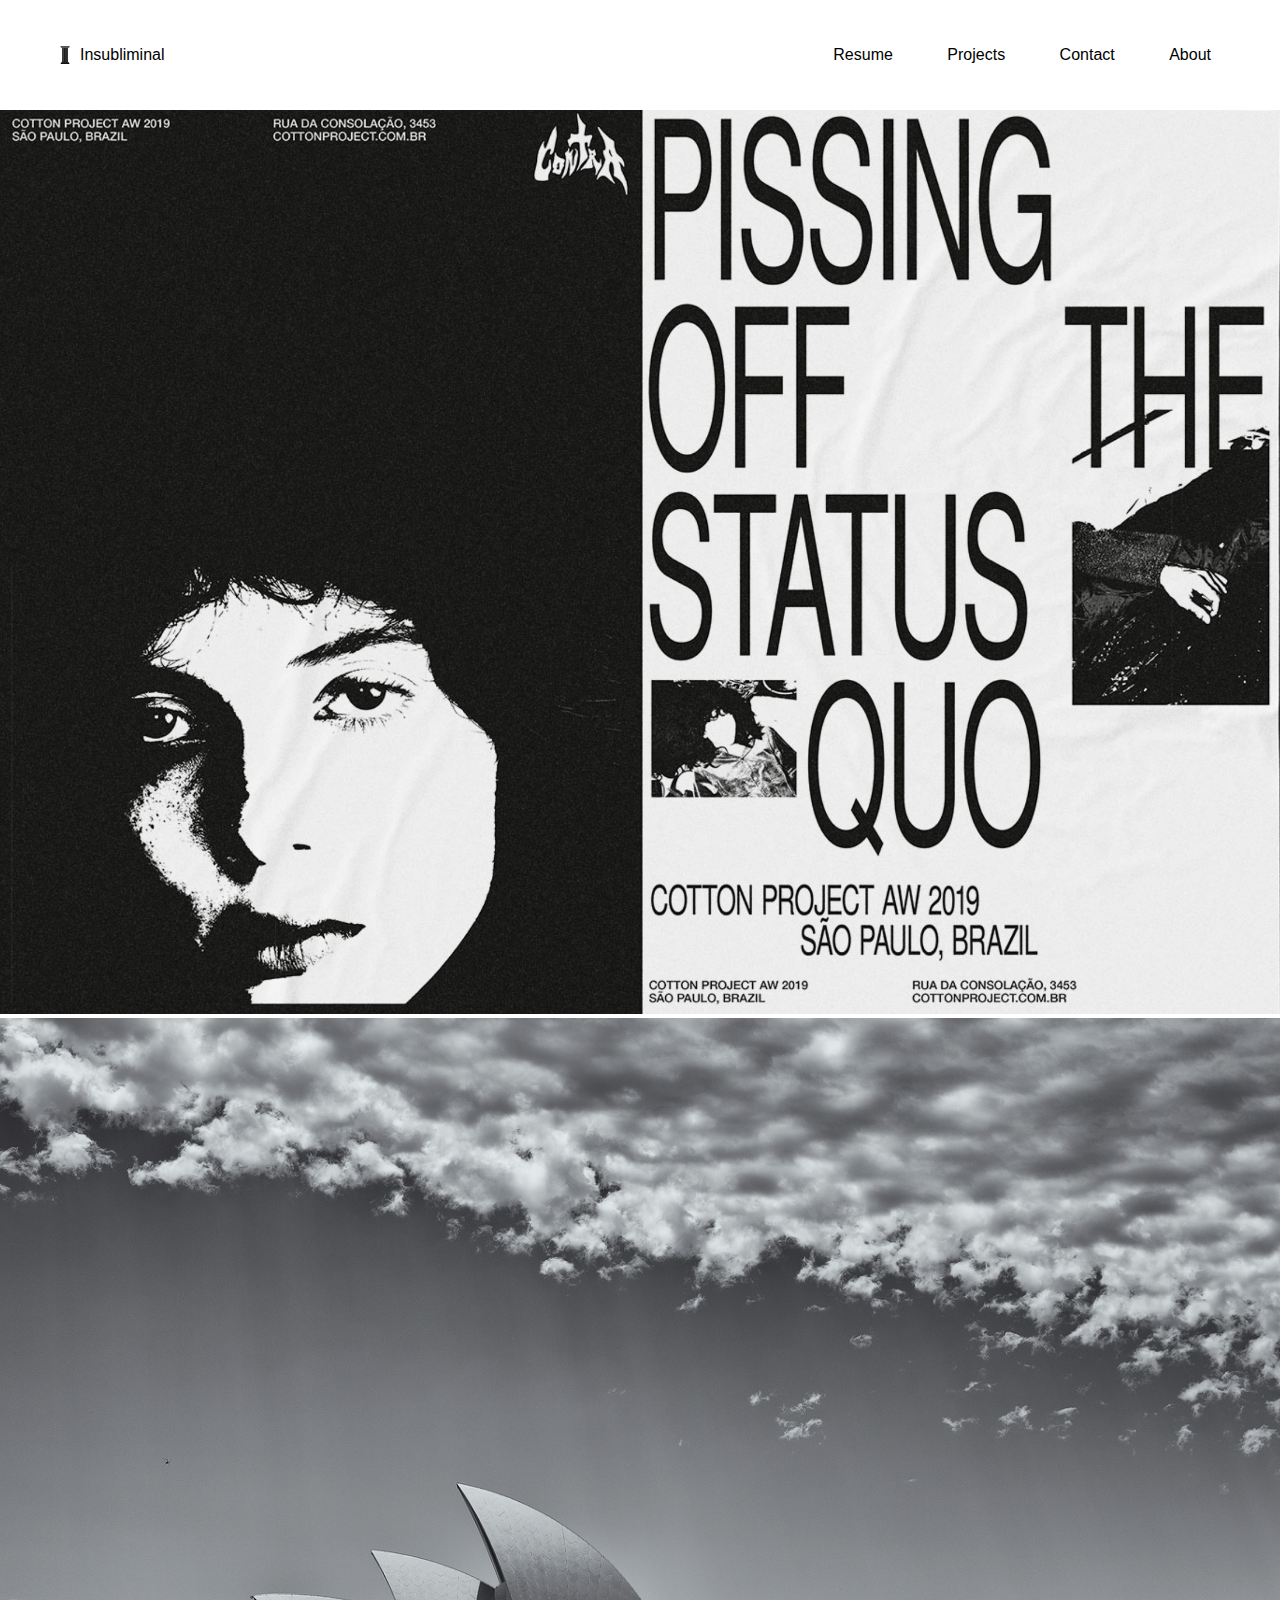
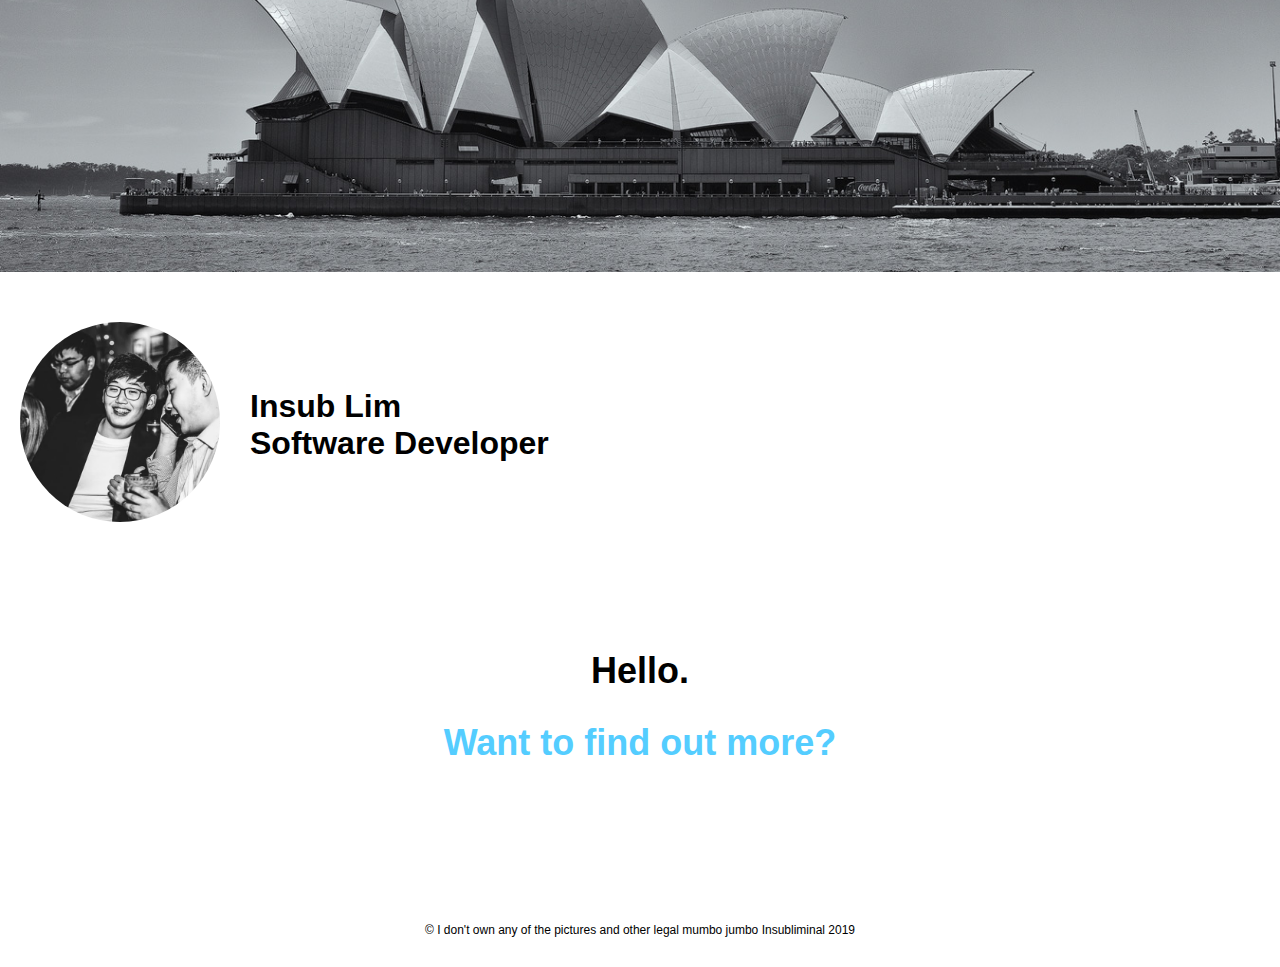
==== index.html @ d51ca9a3 "Removed home nav item and put home linked to the logo. Stopped using gif on home page" ====
<!DOCTYPE html>
<html>
  <head>
    <title>Home</title>
    <meta charset="utf-8" />
    <meta http-equiv="Content-type" content="text/html; charset=utf-8 />
    <meta name="viewport" content="width=device-width" , initial-scale="1" />
    <link rel="icon" href="https://insubliminal.github.io/favicon.ico?v=2" />
    <link rel="stylesheet" href="styles.css" />
  </head>

  <body>
    <a name="top" />

    <div class="navBar">
      <a href="index.html"
          ><img src="images/pillar.jpg" width="10px" height="18px"
        /></a>
        <p><a id="logo" href="index.html">Insubliminal</a></p>

        <ul>
          <li><a href="resume.html">Resume</a></li>
          <li><a href="projects.html">Projects</a></li>
          <li><a href="#">Contact</a></li>
          <li><a href="#">About</a></li>
        </ul>
      </div>
    </div>

    <img src="images/homepageimage.png" width="100%" />
    <img src="images/homepage2.jpg" width="100%" />

    <div class="contentDiv">
      <br />
      <br />
      <img class="headerImg" src="images/Me2.jpg" />

      <h1 class="headerH1">
        Insub Lim <br />
        Software Developer
      </h1>
    </div>

    <div class="heading-div">
      <h1>
        <br />
        Hello.
        <br />
        <a id="wantToFindOutMore" href="resume.html">Want to find out more?</a>
      </h1>
    </div>
  </body>

  <footer>
    &copy; I don't own any of the pictures and other legal mumbo jumbo
    Insubliminal 2019
  </footer>
</html>
---- styles.css ----
body {
  font-family: "Helvetica Neue", Helvetica, Arial, sans-serif;
  font-size: 16px;
  margin: 0px;
  padding: 0px;
}

#nav-container {
  margin: 0px auto;
  height: 90px;
  position: relative;
}

.navBar {
  background-color: transparent;
  width: 95%;
  height: 70px;
  min-width: 690px;
  min-height: 30px;
  text-align: right;
  padding: 20px 20px;
}

.navBar img {
  top: 46px;
  left: 60px;
  z-index: 999;
  position: absolute;
}

.navBar ul {
  padding: 0px;
  margin: 0px;
  display: inline-block;
  vertical-align: top;
}

.navBar li {
  list-style-type: none;
  padding: 0px;
  display: inline;
}

.navBar li a {
  color: black;
  font-size: 16px;
  text-decoration: none;
  line-height: 70px;
  padding: 20px 25px;
}

.navBar p {
  text-align: left;
  position: absolute;
  left: 80px;
  top: 30px;
  font-size: 16px;
}

.contentDiv {
  padding: 10px 20px;
}

.headerImg {
  float: left;
  width: 200px;
  height: 200px;
  border-radius: 50%;
  margin-right: 20px;
  top: 150px;
}

.headerH1 {
  position: relative;
  top: 45px;
  left: 10px;
}

.writeoverImage {
  position: absolute;
  z-index: 1;
}

.centerGif {
  display: block;
  margin: 0 auto;
  padding: 190px;
}

.heading-div {
  display: block;
  padding: 90px 50px;
  text-align: center;
  font-size: 18px;
  line-height: 2;
}

#projects-div {
  background-color: #fe5701;
}

#resume-div {
  background-color: #54cdff;
}

.clear {
  clear: both;
}

#logo {
  text-decoration: none;
  color: black;
}

#wantToFindOutMore {
  color: #54cdff;
  text-decoration: none;
}

footer {
  display: block;
  margin: 0 auto;
  padding: 30px;
  text-align: center;
  font-size: 12px;
}
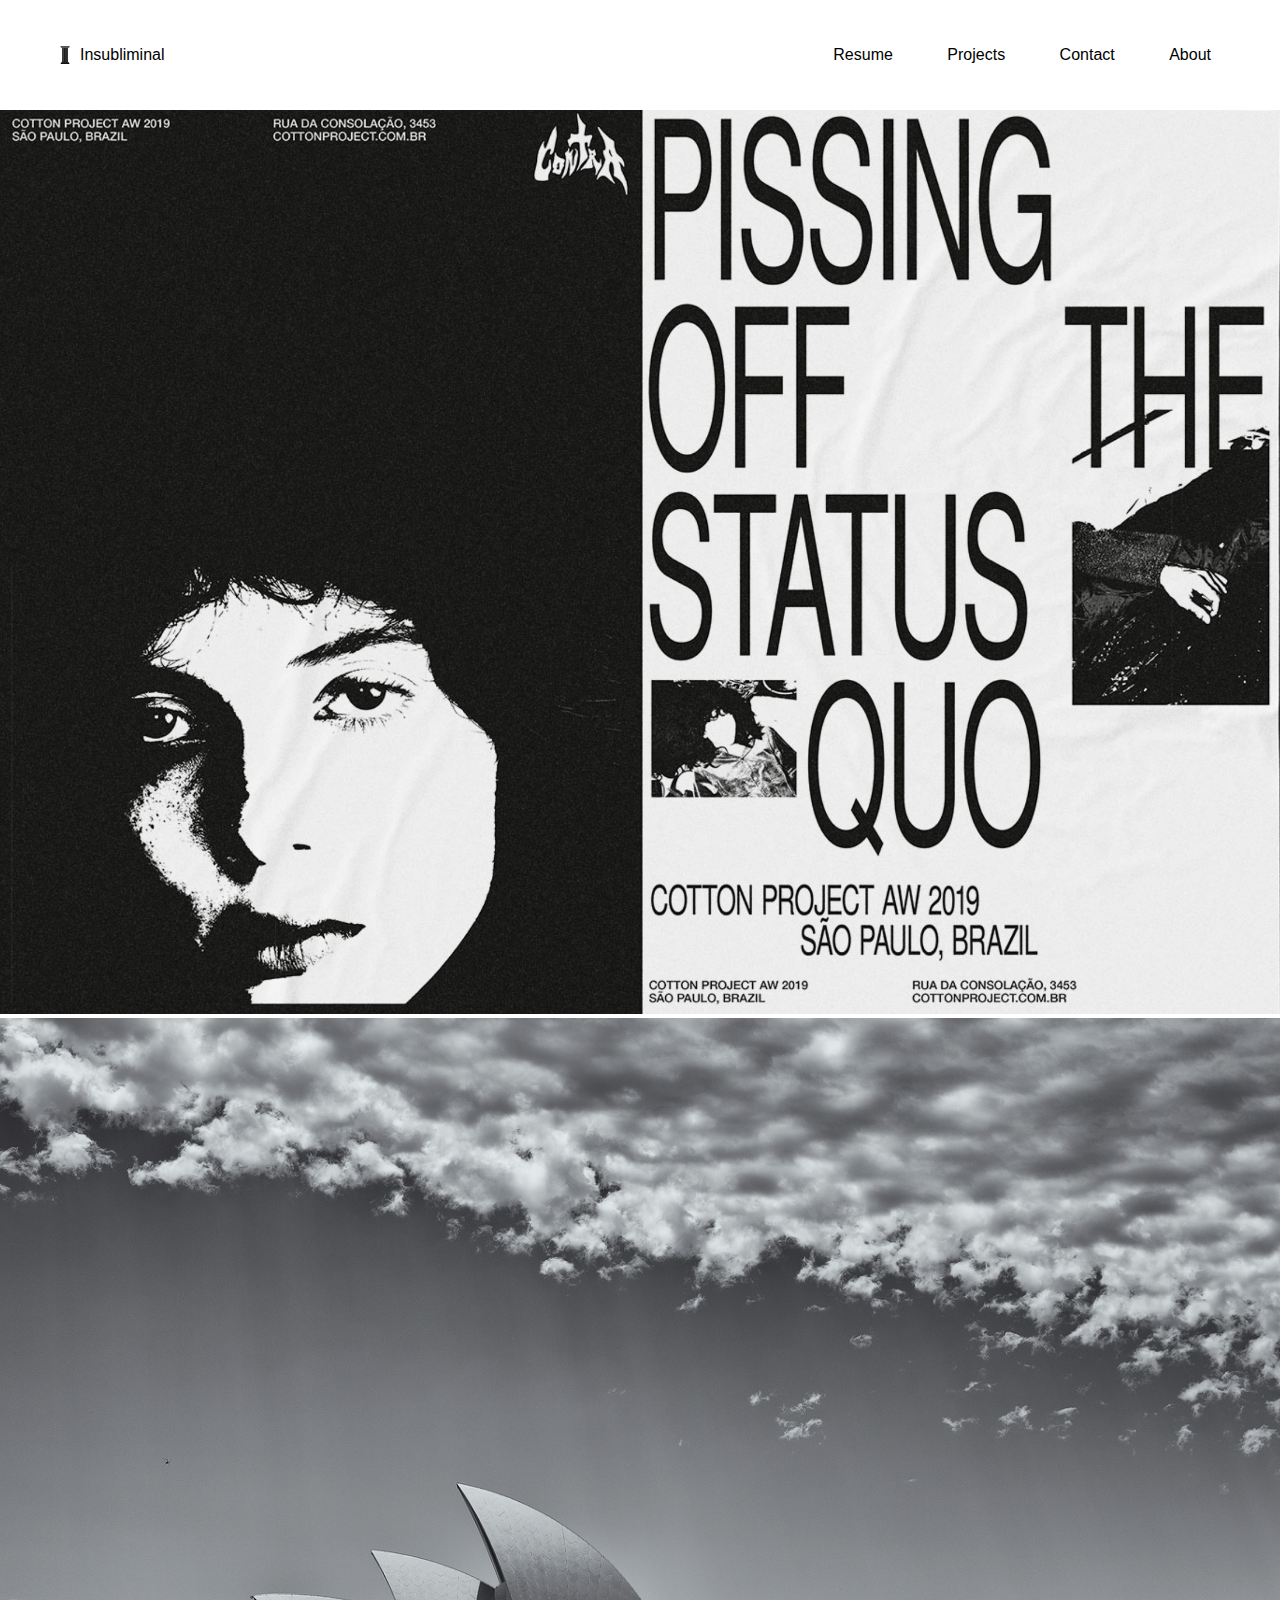
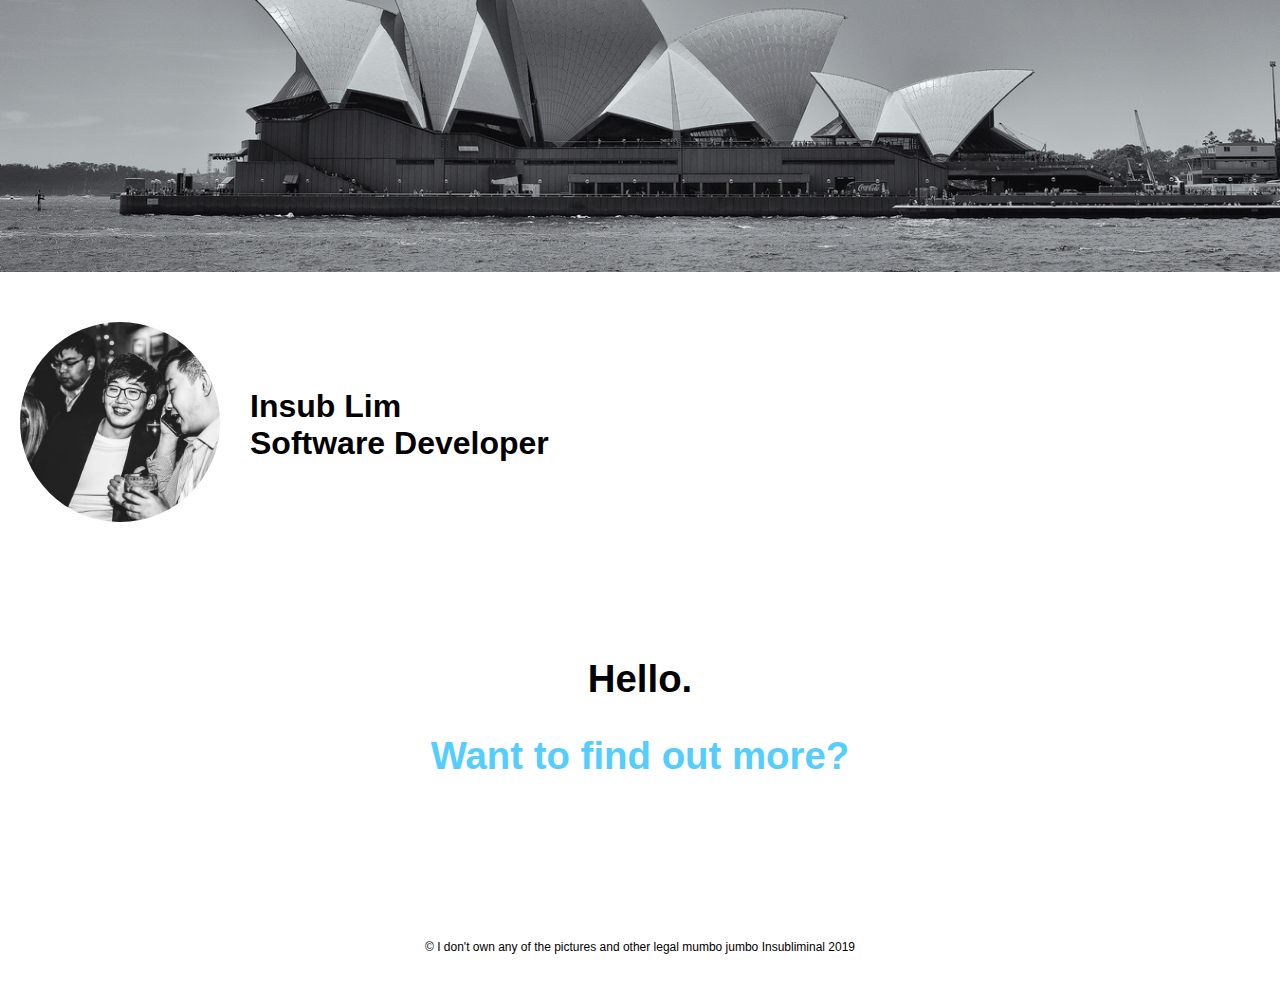
==== commit 164dea9d: "changed font-size to em" ====
--- a/index.html
+++ b/index.html
@@ -49,10 +49,10 @@
         <a id="wantToFindOutMore" href="resume.html">Want to find out more?</a>
       </h1>
     </div>
+
+    <footer>
+      &copy; I don't own any of the pictures and other legal mumbo jumbo
+      Insubliminal 2019
+    </footer>
   </body>
-
-  <footer>
-    &copy; I don't own any of the pictures and other legal mumbo jumbo
-    Insubliminal 2019
-  </footer>
-</html>
+</html>--- a/styles.css
+++ b/styles.css
@@ -1,6 +1,6 @@
 body {
   font-family: "Helvetica Neue", Helvetica, Arial, sans-serif;
-  font-size: 16px;
+  font-size: 1em;
   margin: 0px;
   padding: 0px;
 }
@@ -43,10 +43,14 @@
 
 .navBar li a {
   color: black;
-  font-size: 16px;
+  font-size: 1em;
   text-decoration: none;
   line-height: 70px;
   padding: 20px 25px;
+}
+
+li:hover {
+  text-decoration: underline;
 }
 
 .navBar p {
@@ -54,7 +58,7 @@
   position: absolute;
   left: 80px;
   top: 30px;
-  font-size: 16px;
+  font-size: 1em;
 }
 
 .contentDiv {
@@ -74,6 +78,7 @@
   position: relative;
   top: 45px;
   left: 10px;
+  font-size: 2em;
 }
 
 .writeoverImage {
@@ -91,7 +96,7 @@
   display: block;
   padding: 90px 50px;
   text-align: center;
-  font-size: 18px;
+  font-size: 1.2em;
   line-height: 2;
 }
 
@@ -122,5 +127,5 @@
   margin: 0 auto;
   padding: 30px;
   text-align: center;
-  font-size: 12px;
+  font-size: 0.75em;
 }
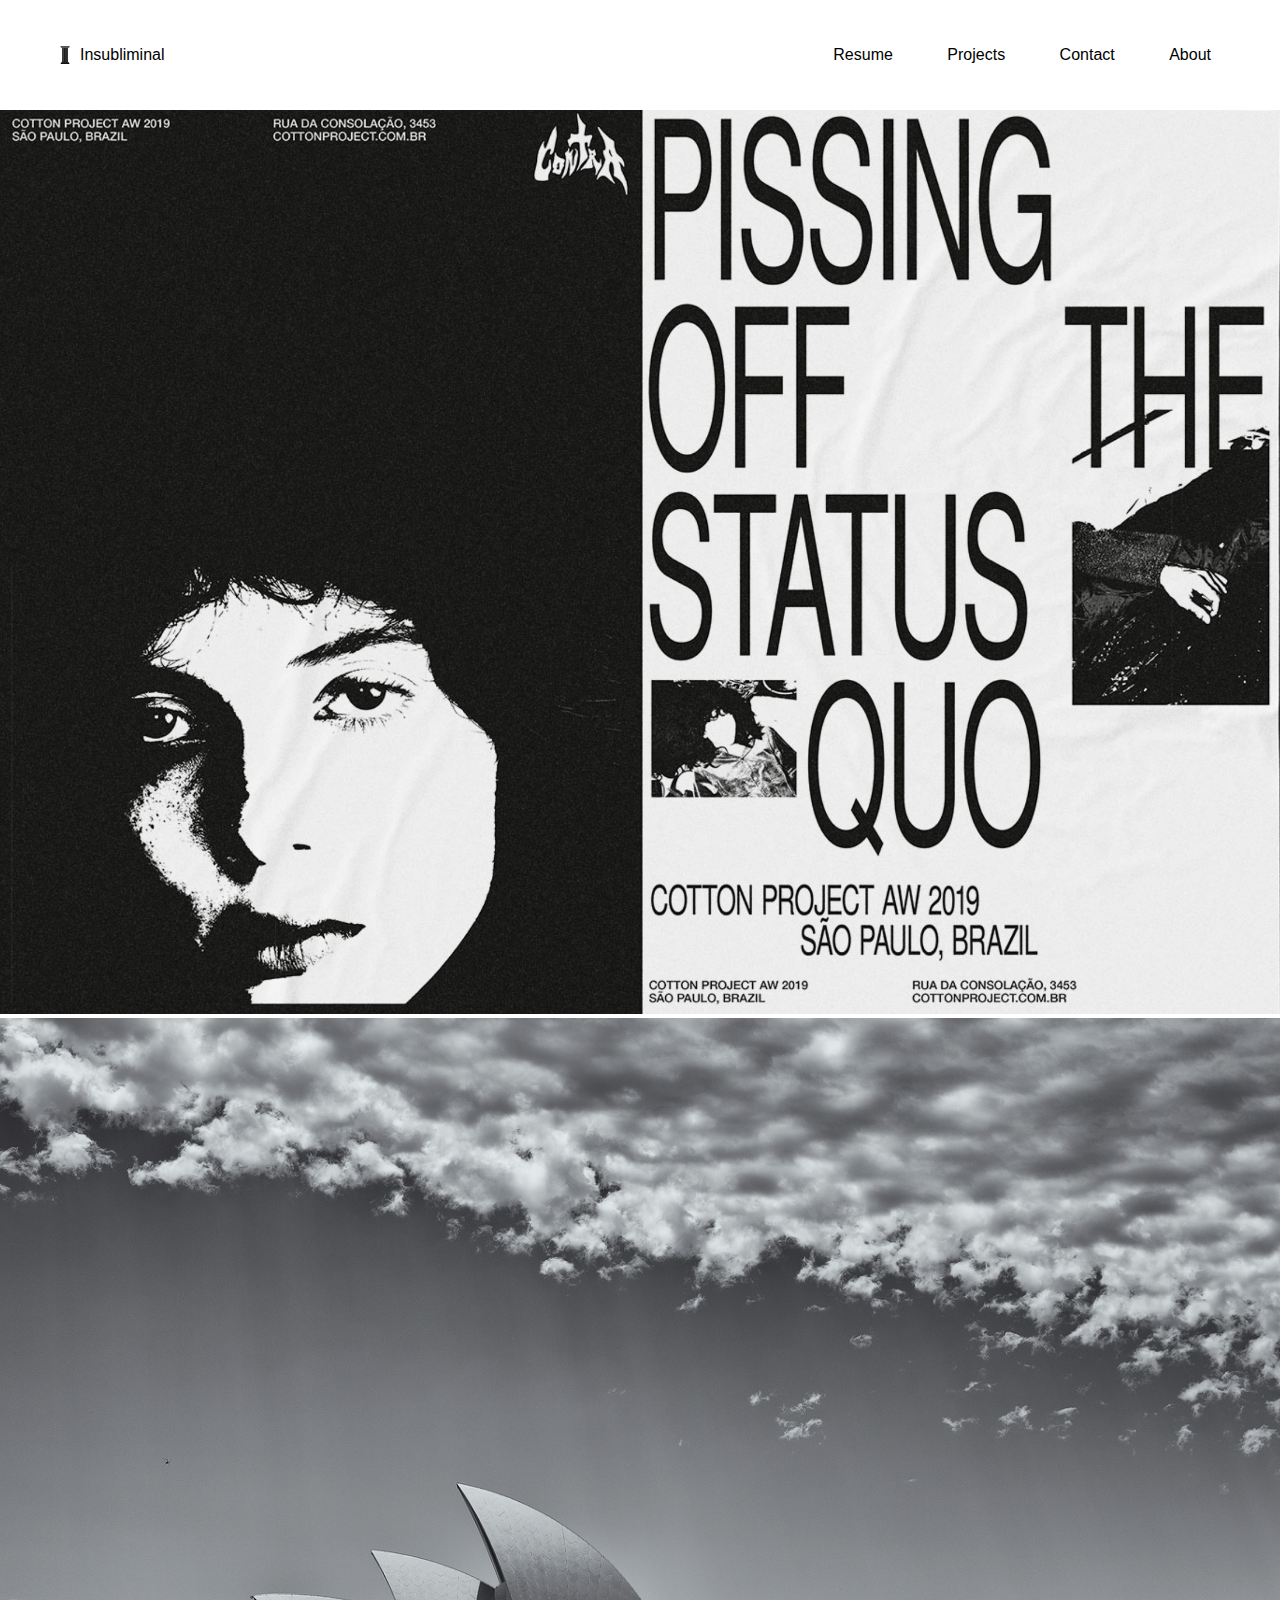
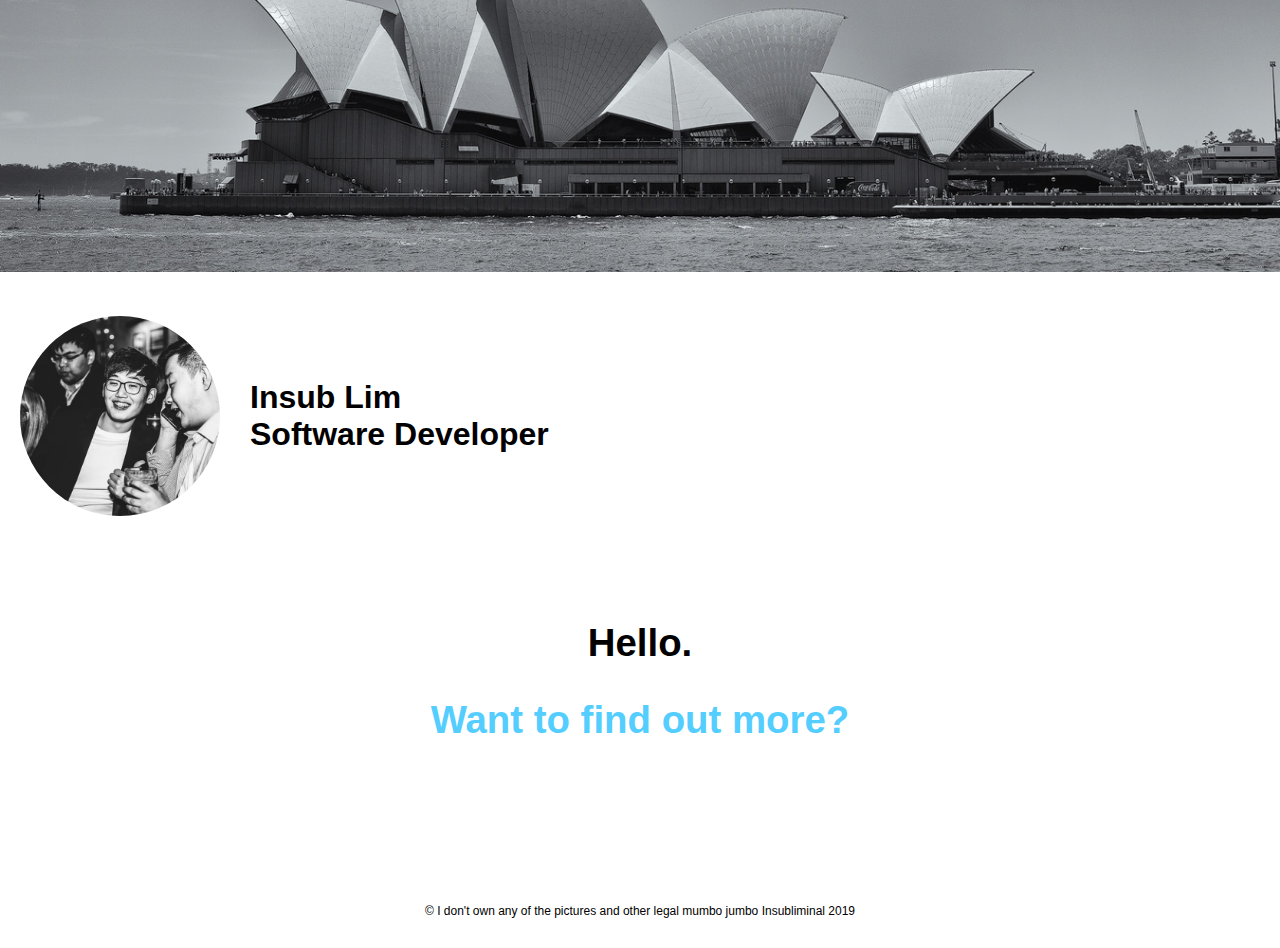
==== commit 11793a37: "Added Ildangbaek project in project html page" ====
--- a/index.html
+++ b/index.html
@@ -21,8 +21,8 @@
         <ul>
           <li><a href="resume.html">Resume</a></li>
           <li><a href="projects.html">Projects</a></li>
-          <li><a href="#">Contact</a></li>
-          <li><a href="#">About</a></li>
+          <li><a href="contact.html">Contact</a></li>
+          <li><a href="about.html">About</a></li>
         </ul>
       </div>
     </div>
@@ -31,9 +31,7 @@
     <img src="images/homepage2.jpg" width="100%" />
 
     <div class="contentDiv">
-      <br />
-      <br />
-      <img class="headerImg" src="images/Me2.jpg" />
+      <img id="myFace" src="images/Me2.jpg" />
 
       <h1 class="headerH1">
         Insub Lim <br />
--- a/styles.css
+++ b/styles.css
@@ -5,6 +5,7 @@
   padding: 0px;
 }
 
+/* Nav Bar */
 #nav-container {
   margin: 0px auto;
   height: 90px;
@@ -61,22 +62,26 @@
   font-size: 1em;
 }
 
-.contentDiv {
-  padding: 10px 20px;
-}
-
-.headerImg {
+#logo {
+  text-decoration: none;
+  color: black;
+}
+
+/* Nav Bar */
+
+/* Index */
+
+#myFace {
   float: left;
   width: 200px;
   height: 200px;
   border-radius: 50%;
-  margin-right: 20px;
-  top: 150px;
+  margin: 30px 20px 0px 0px;
 }
 
 .headerH1 {
   position: relative;
-  top: 45px;
+  top: 72px;
   left: 10px;
   font-size: 2em;
 }
@@ -92,6 +97,46 @@
   padding: 190px;
 }
 
+#wantToFindOutMore {
+  color: #54cdff;
+  text-decoration: none;
+}
+
+/* Index */
+
+/* Projects */
+
+@media (min-width: 992px) {
+  #ildangbaek img {
+    float: left;
+    width: 500px;
+    left: 300px;
+    margin: 50px 20px 0px 50px;
+  }
+
+  #ildangbaek h1 {
+    position: relative;
+    left: 30px;
+    top: 190px;
+  }
+  #ildangbaek p {
+    position: relative;
+    left: 30px;
+    top: 190px;
+    width: 80%;
+  }
+
+  #ildangbaek h3 {
+    position: relative;
+    left: 30px;
+    top: 190px;
+    width: 80%;
+    color: #54cdff;
+  }
+}
+/* Projects */
+
+/* Heading with a coloured box */
 .heading-div {
   display: block;
   padding: 90px 50px;
@@ -101,26 +146,34 @@
 }
 
 #projects-div {
-  background-color: #fe5701;
+  /*background-color: #fe5701; */
+  border-top: 1px solid black;
 }
 
 #resume-div {
   background-color: #54cdff;
 }
 
-.clear {
-  clear: both;
-}
-
-#logo {
-  text-decoration: none;
-  color: black;
-}
-
-#wantToFindOutMore {
-  color: #54cdff;
-  text-decoration: none;
-}
+#contact-div {
+  background-color: blanchedalmond;
+}
+
+#about-div {
+  background-color: #b0614e;
+}
+
+/* Heading with a coloured box */
+
+/* Test stuff */
+
+#box {
+  background-color: blanchedalmond;
+  visibility: hidden;
+}
+
+/* Test stuff */
+
+/* Footer */
 
 footer {
   display: block;
@@ -129,3 +182,53 @@
   text-align: center;
   font-size: 0.75em;
 }
+
+/* Footer */
+
+/* Site Wide */
+.clear {
+  clear: both;
+}
+
+.contentDiv {
+  padding: 10px 20px;
+}
+
+/* Site Wide */
+
+/* For Mobile Devices */
+
+@media (max-width: 992px) {
+  body {
+    margin: 0px 80px 0px 80px;
+    padding: 0px;
+    font-size: 0.5em;
+  }
+
+  .navBar {
+    display: none;
+  }
+
+  /* Projects */
+
+  #projects-div {
+    border-top: none;
+  }
+
+  #ildangbaek img {
+    display: block;
+    margin-left: auto;
+    margin-right: auto;
+    width: 50%;
+  }
+
+  #ildangbaek h1 {
+    float: left;
+    position: relative;
+    left: 30px;
+    top: 60px;
+  }
+  /* Projects */
+}
+
+/* For Mobile Devices */
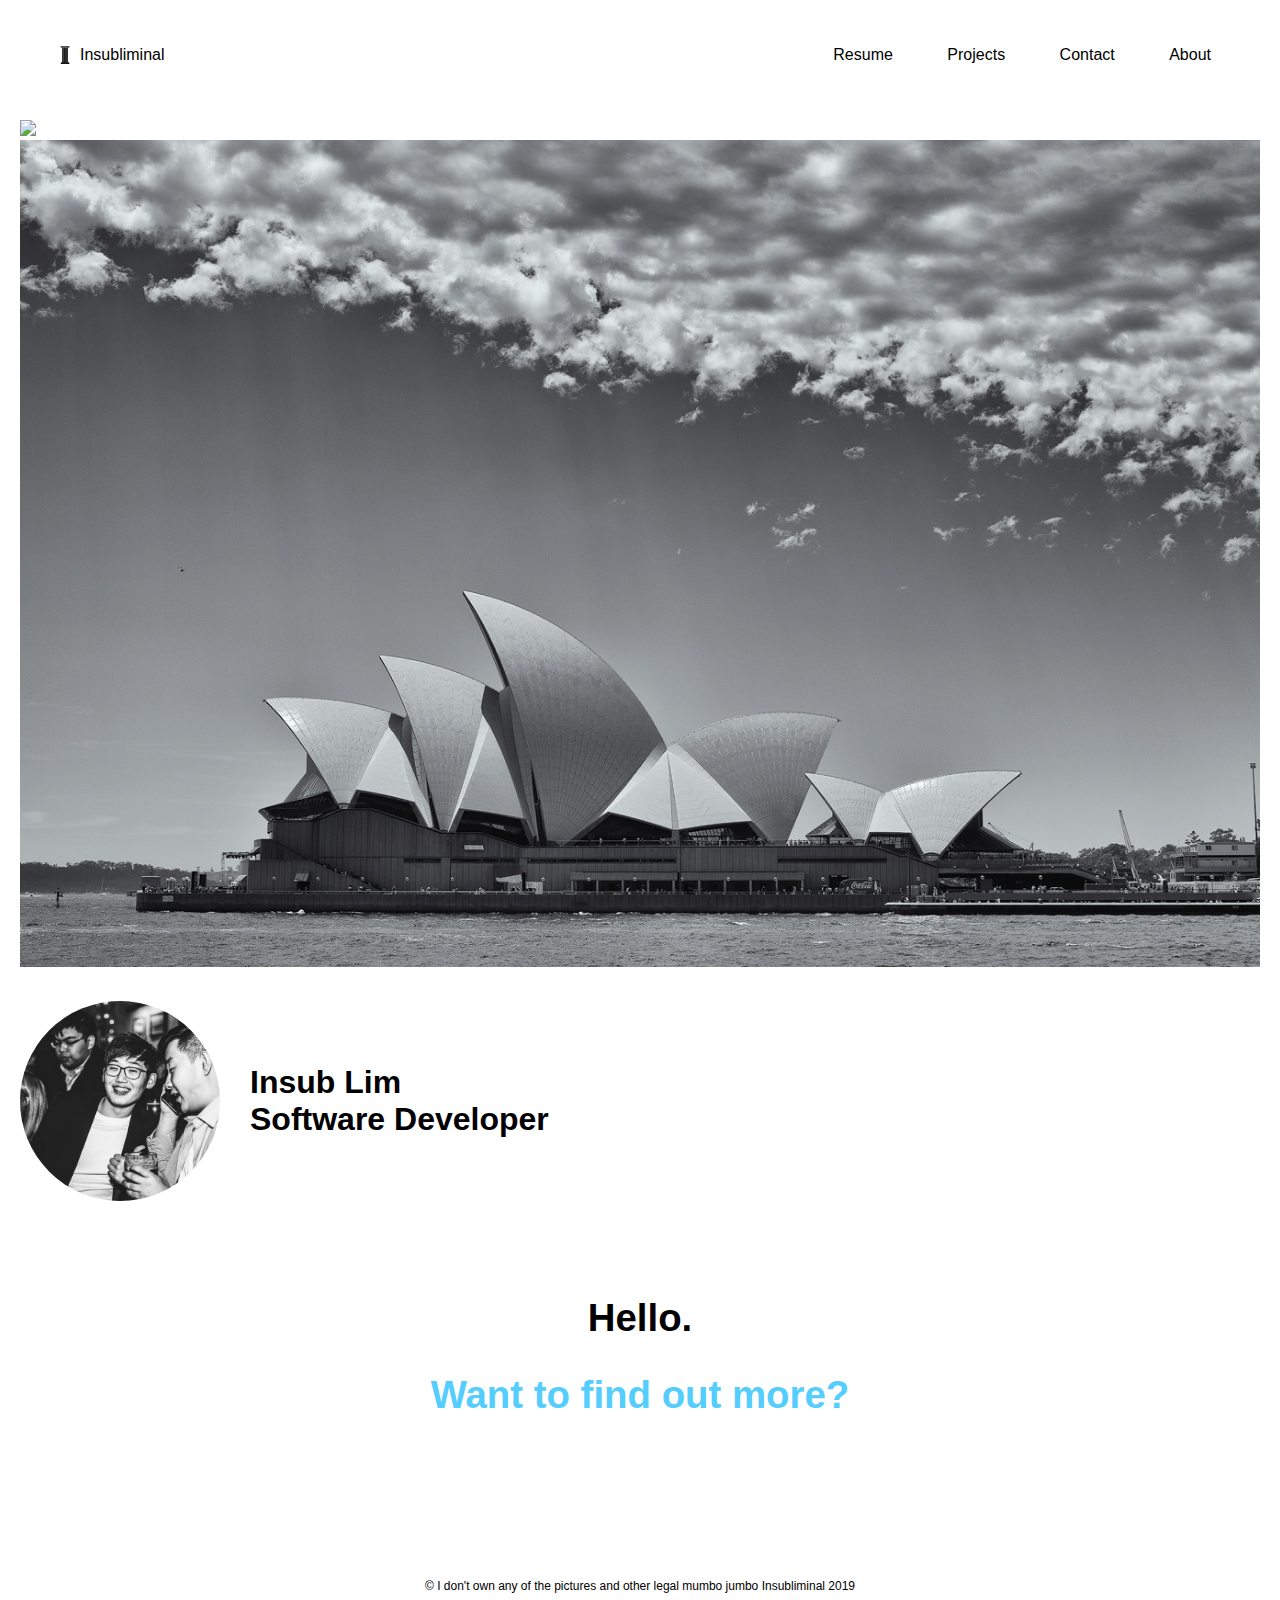
==== commit 497c5b97: "Projects page now using flexbox" ====
--- a/index.html
+++ b/index.html
@@ -27,10 +27,12 @@
       </div>
     </div>
 
-    <img src="images/homepageimage.png" width="100%" />
-    <img src="images/homepage2.jpg" width="100%" />
+    
 
     <div class="contentDiv">
+      <img src="images/homepage4.jpg" width="100%"/>
+      <img src="images/homepage2.jpg" width="100%"/>
+
       <img id="myFace" src="images/Me2.jpg" />
 
       <h1 class="headerH1">
--- a/styles.css
+++ b/styles.css
@@ -67,7 +67,7 @@
   color: black;
 }
 
-/* Nav Bar */
+/* Nav Bar End */
 
 /* Index */
 
@@ -102,44 +102,29 @@
   text-decoration: none;
 }
 
-/* Index */
-
-/* Projects */
-
-@media (min-width: 992px) {
-  #ildangbaek img {
-    float: left;
-    width: 500px;
-    left: 300px;
-    margin: 50px 20px 0px 50px;
-  }
-
-  #ildangbaek h1 {
-    position: relative;
-    left: 30px;
-    top: 190px;
-  }
-  #ildangbaek p {
-    position: relative;
-    left: 30px;
-    top: 190px;
-    width: 80%;
-  }
-
-  #ildangbaek h3 {
-    position: relative;
-    left: 30px;
-    top: 190px;
-    width: 80%;
-    color: #54cdff;
-  }
-}
-/* Projects */
+/* Index End */
+
+/* About */
+
+#about-me-picture {
+  width: 200px;
+  border-radius: 50%;
+  left: 300px;
+  margin-left: 40px;
+  padding-right: 50px;
+}
+
+#about-me-table {
+  width: 100%;
+  background-color: #ffffff;
+}
+
+/* About End */
 
 /* Heading with a coloured box */
 .heading-div {
   display: block;
-  padding: 90px 50px;
+  padding: 90px 20px;
   text-align: center;
   font-size: 1.2em;
   line-height: 2;
@@ -162,7 +147,7 @@
   background-color: #b0614e;
 }
 
-/* Heading with a coloured box */
+/* Heading with a coloured box End */
 
 /* Test stuff */
 
@@ -171,7 +156,7 @@
   visibility: hidden;
 }
 
-/* Test stuff */
+/* Test stuff End */
 
 /* Footer */
 
@@ -183,7 +168,7 @@
   font-size: 0.75em;
 }
 
-/* Footer */
+/* Footer End */
 
 /* Site Wide */
 .clear {
@@ -191,44 +176,133 @@
 }
 
 .contentDiv {
-  padding: 10px 20px;
-}
-
-/* Site Wide */
+  margin: 10px 20px;
+}
+
+/* Site Wide End */
+
+
+
+/* For Desktop Devices */
+@media screen and (min-width: 993px) {
+  /* Index */
+
+  .navImagePadding {
+    width: 95%;
+    display: block;
+    margin: auto;
+    padding: 0px 0px 20px 0px;
+  }
+
+  /* Index End */
+
+  /* Projects */
+
+  #project-section {
+    background: white;
+    display: flex;
+    flex-direction: column;
+    align-items: center;
+    justify-content: center;
+  }
+
+  .project-div {
+    margin: auto;
+    width: 900px;
+  }
+
+  .project-div img {
+    padding: 50px 0px 50px 0px;
+    display: block;
+    width: 100%;
+    /*actual image width*/
+    height: auto;
+    /* maintain aspect ratio*/
+    margin: auto;
+    /*optional centering of image*/
+  }
+
+  #ildangbaek-img {
+    max-width: 500px;
+  }
+
+  #limtexteditor-img {
+    max-width: 600px;
+  }
+
+  #makemymeal-img {
+    max-width: 300px;
+  }
+
+  /* To make text for desktop users visible and mobile users invisible */
+  .project-p-mobile {
+    display: none;
+  }
+
+  .project-p-desktop {
+    display: block;
+  }
+
+  /* Projects End */
+}
+
+/* For Desktop Devices End */
 
 /* For Mobile Devices */
 
-@media (max-width: 992px) {
-  body {
-    margin: 0px 80px 0px 80px;
+@media screen and (max-width: 992px) {
+
+  /* Index */
+  .navImagePadding {
+    width: 100%;
     padding: 0px;
-    font-size: 0.5em;
-  }
-
-  .navBar {
-    display: none;
-  }
+    margin: 0px;
+  }
+
+  /* Index End */
 
   /* Projects */
 
   #projects-div {
-    border-top: none;
-  }
-
-  #ildangbaek img {
+    border-top: 1px solid black;
+    font-size: 0.9em;
+  }
+
+  .project-div {
+    padding: 0px 120px 30px 120px;
+    text-align: center;
+    font-size: 0.9em;
+  }
+
+  .project-div img {
     display: block;
     margin-left: auto;
     margin-right: auto;
-    width: 50%;
-  }
-
-  #ildangbaek h1 {
-    float: left;
-    position: relative;
-    left: 30px;
-    top: 60px;
-  }
-  /* Projects */
-}
-
-/* For Mobile Devices */
+    padding: 0px 0px;
+  }
+
+  #ildangbaek-img {
+    width: 40%;
+  }
+
+  #limtexteditor-img {
+    width: 60%;
+  }
+
+  #makemymeal-img {
+    width: 27%;
+  }
+
+  /* To make text for mobile users visible and desktop users invisible */
+  .project-p-mobile {
+    display: block;
+  }
+
+  .project-p-desktop {
+    display: none;
+  }
+
+  /* Projects End */
+}
+
+/* For Mobile Devices End */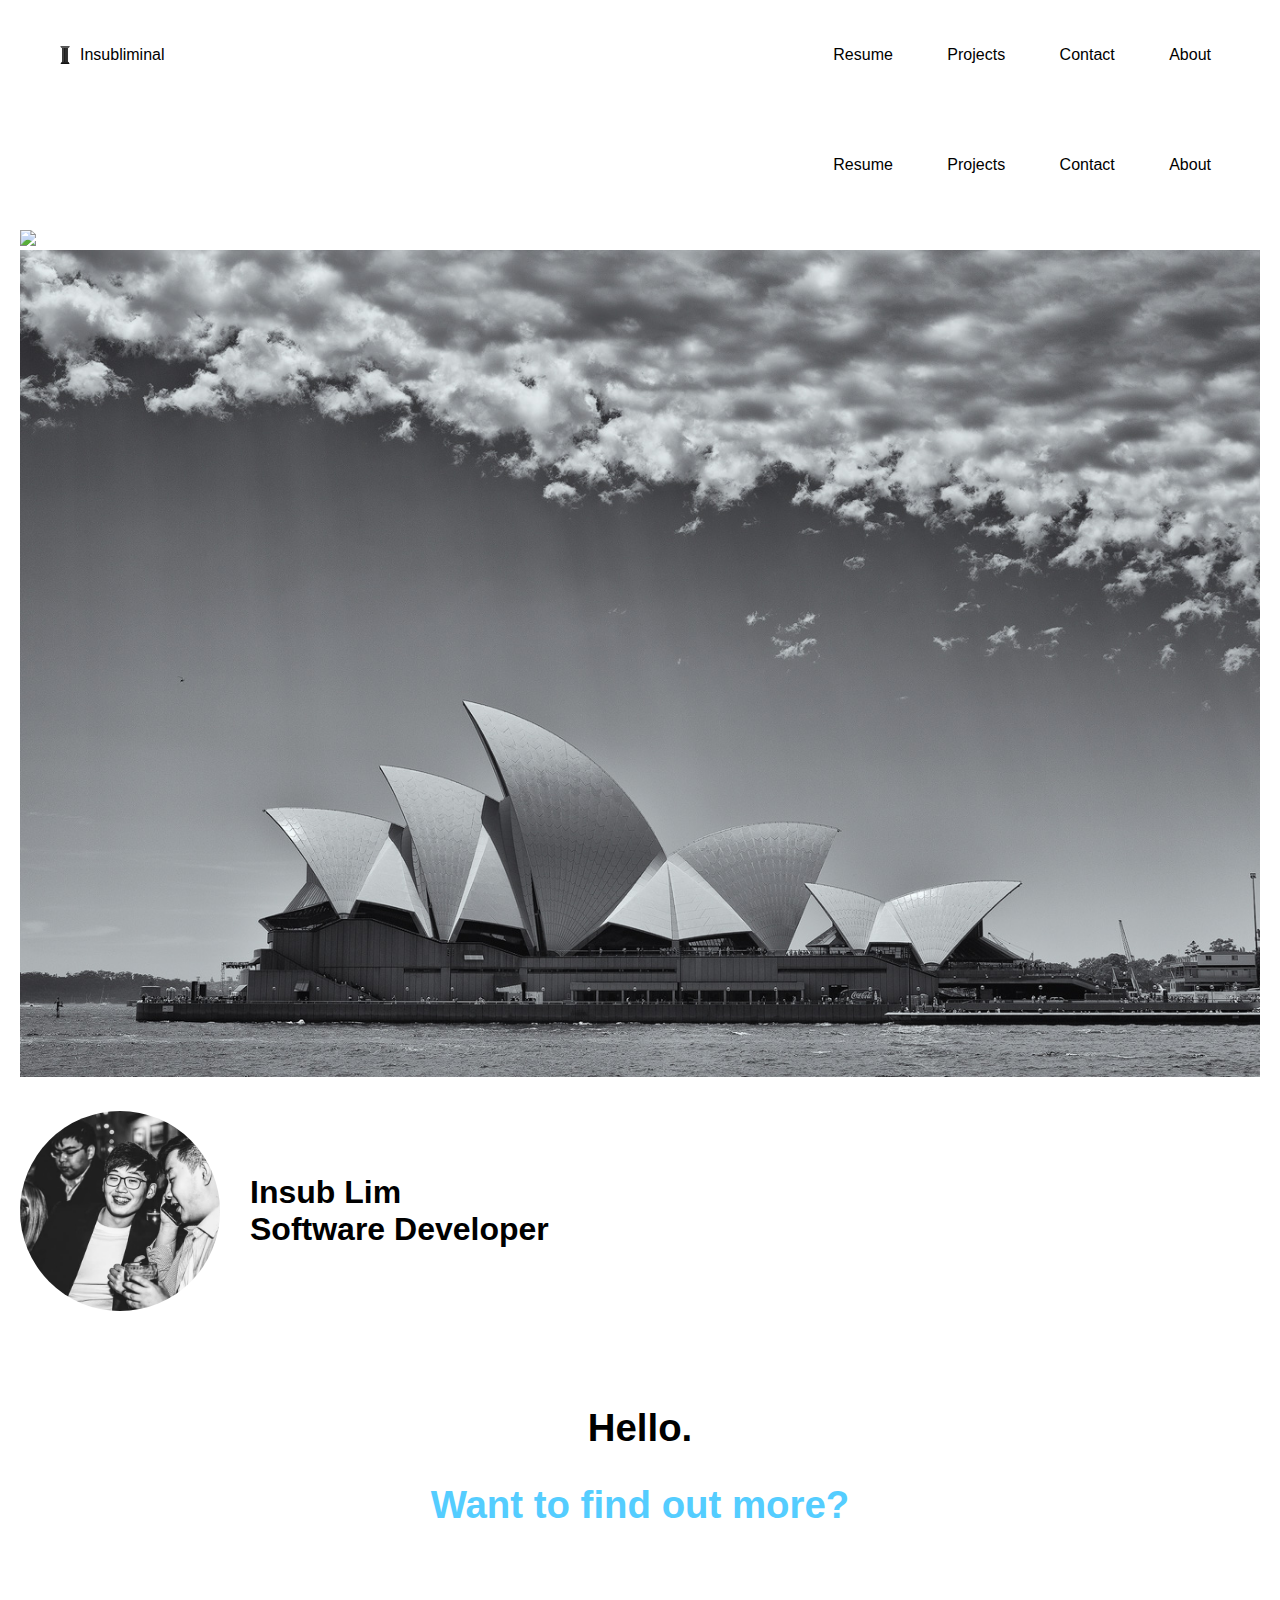
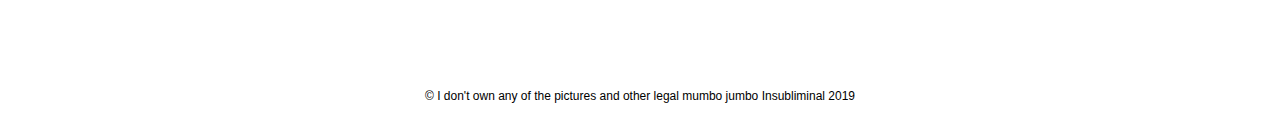
==== commit 91cee2cb: "Fix viewport meta" ====
--- a/index.html
+++ b/index.html
@@ -1,58 +1,76 @@
 <!DOCTYPE html>
 <html>
-  <head>
-    <title>Home</title>
-    <meta charset="utf-8" />
-    <meta http-equiv="Content-type" content="text/html; charset=utf-8 />
-    <meta name="viewport" content="width=device-width" , initial-scale="1" />
-    <link rel="icon" href="https://insubliminal.github.io/favicon.ico?v=2" />
-    <link rel="stylesheet" href="styles.css" />
-  </head>
 
-  <body>
-    <a name="top" />
+<head>
+  <title>Home</title>
+  <meta charset="utf-8" />
+  <meta http-equiv="Content-Type" content="text/html; charset=utf-8" />
+  <meta name=" viewport" content="width=device-width, initial-scale=1">
+  <link rel="icon" href="https://insubliminal.github.io/favicon.ico?v=2" />
+  <link rel="stylesheet" href="styles.css" />
+  <script type="text/javascript" src="nav-mobile.js"></script>
+</head>
 
-    <div class="navBar">
-      <a href="index.html"
-          ><img src="images/pillar.jpg" width="10px" height="18px"
-        /></a>
-        <p><a id="logo" href="index.html">Insubliminal</a></p>
+<body>
+  <a name="top" />
 
-        <ul>
+  <div class="navBar">
+    <a href="index.html"><img src="images/pillar.jpg" width="10px" height="18px" /></a>
+    <p><a id="logo" href="index.html">Insubliminal</a></p>
+
+    <div id="navBar-container">
+      <ul>
+        <div class="project-p-desktop">
           <li><a href="resume.html">Resume</a></li>
           <li><a href="projects.html">Projects</a></li>
           <li><a href="contact.html">Contact</a></li>
           <li><a href="about.html">About</a></li>
-        </ul>
-      </div>
+        </div>
+        <div class="project-p-mobile">
+          <li><a href="#" id="menu-button" onclick="openNav()">Menu</a></li>
+        </div>
+      </ul>
     </div>
+  </div>
 
-    
+  <div class="navBar" id="navBar-mobile">
+    <div id="navBar-container">
+      <ul>
+        <div>
+          <li><a href="resume.html">Resume</a></li>
+          <li><a href="projects.html">Projects</a></li>
+          <li><a href="contact.html">Contact</a></li>
+          <li><a href="about.html">About</a></li>
+        </div>
+      </ul>
+    </div>
+  </div>
 
-    <div class="contentDiv">
-      <img src="images/homepage4.jpg" width="100%"/>
-      <img src="images/homepage2.jpg" width="100%"/>
+  <div class="contentDiv">
+    <img src="images/homepage4.jpg" width="100%" />
+    <img src="images/homepage2.jpg" width="100%" />
 
-      <img id="myFace" src="images/Me2.jpg" />
+    <img id="myFace" src="images/Me2.jpg" />
 
-      <h1 class="headerH1">
-        Insub Lim <br />
-        Software Developer
-      </h1>
-    </div>
+    <h1 class="headerH1">
+      Insub Lim <br />
+      Software Developer
+    </h1>
+  </div>
 
-    <div class="heading-div">
-      <h1>
-        <br />
-        Hello.
-        <br />
-        <a id="wantToFindOutMore" href="resume.html">Want to find out more?</a>
-      </h1>
-    </div>
+  <div class="heading-div">
+    <h1>
+      <br />
+      Hello.
+      <br />
+      <a id="wantToFindOutMore" href="resume.html">Want to find out more?</a>
+    </h1>
+  </div>
 
-    <footer>
-      &copy; I don't own any of the pictures and other legal mumbo jumbo
-      Insubliminal 2019
-    </footer>
-  </body>
+  <footer>
+    &copy; I don't own any of the pictures and other legal mumbo jumbo
+    Insubliminal 2019
+  </footer>
+</body>
+
 </html>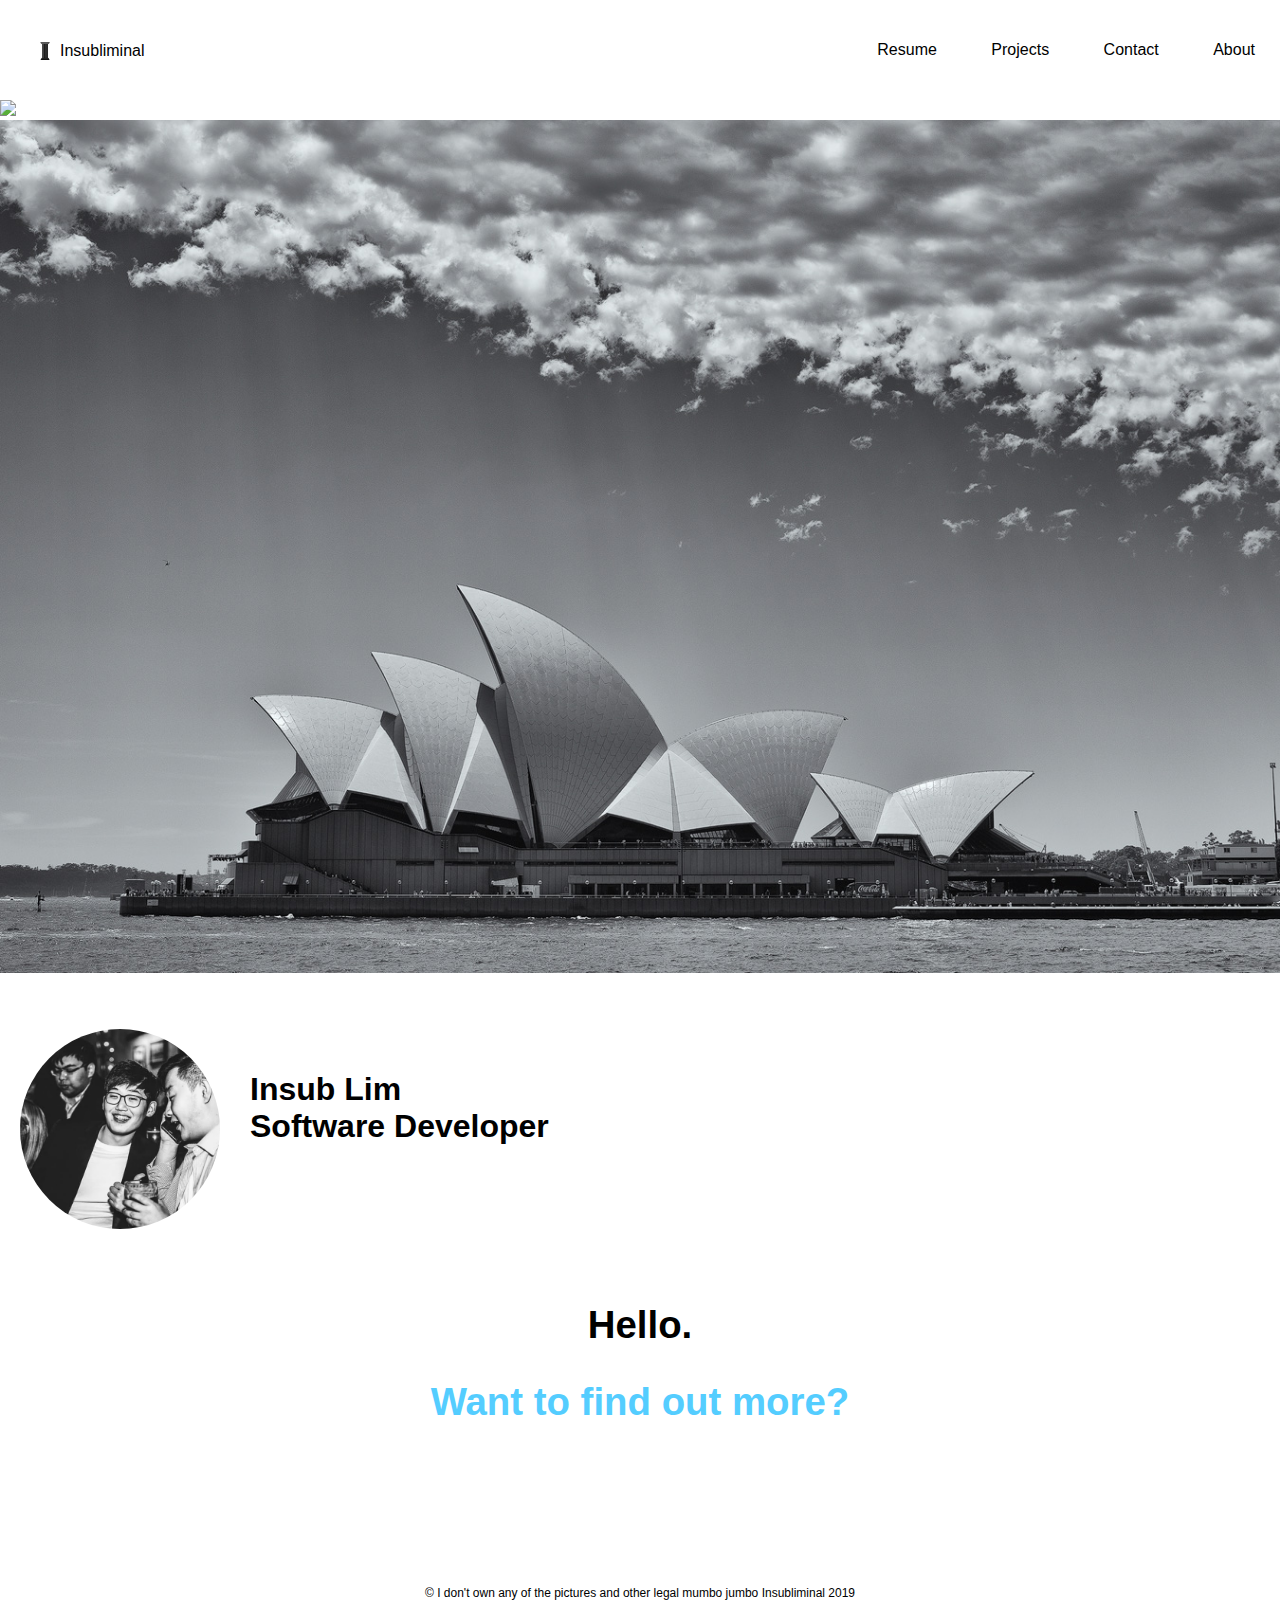
==== commit 5991acbb: "Changed about page to flexbox and index images to go full-screen" ====
--- a/index.html
+++ b/index.html
@@ -5,7 +5,7 @@
   <title>Home</title>
   <meta charset="utf-8" />
   <meta http-equiv="Content-Type" content="text/html; charset=utf-8" />
-  <meta name=" viewport" content="width=device-width, initial-scale=1">
+  <meta name="viewport" content="width=device-width, initial-scale=1.0, minimum-scale=1.0">
   <link rel="icon" href="https://insubliminal.github.io/favicon.ico?v=2" />
   <link rel="stylesheet" href="styles.css" />
   <script type="text/javascript" src="nav-mobile.js"></script>
@@ -46,9 +46,10 @@
     </div>
   </div>
 
+  <img src="images/homepage4.jpg" width="100%" />
+  <img src="images/homepage2.jpg" width="100%" />
+
   <div class="contentDiv">
-    <img src="images/homepage4.jpg" width="100%" />
-    <img src="images/homepage2.jpg" width="100%" />
 
     <img id="myFace" src="images/Me2.jpg" />
 
--- a/styles.css
+++ b/styles.css
@@ -5,35 +5,30 @@
   padding: 0px;
 }
 
+ul {
+  padding: 0px;
+  margin: 0px;
+}
+
 /* Nav Bar */
 #nav-container {
-  margin: 0px auto;
-  height: 90px;
-  position: relative;
+  display: flex;
 }
 
 .navBar {
   background-color: transparent;
-  width: 95%;
-  height: 70px;
-  min-width: 690px;
-  min-height: 30px;
-  text-align: right;
-  padding: 20px 20px;
+  display: flex;
+  flex-wrap: wrap;
+  flex-direction: row-reverse;
+  text-align: center;
+  text-decoration: none;
 }
 
 .navBar img {
-  top: 46px;
-  left: 60px;
+  top: 42px;
+  left: 40px;
   z-index: 999;
   position: absolute;
-}
-
-.navBar ul {
-  padding: 0px;
-  margin: 0px;
-  display: inline-block;
-  vertical-align: top;
 }
 
 .navBar li {
@@ -46,7 +41,7 @@
   color: black;
   font-size: 1em;
   text-decoration: none;
-  line-height: 70px;
+  line-height: 100px;
   padding: 20px 25px;
 }
 
@@ -57,9 +52,15 @@
 .navBar p {
   text-align: left;
   position: absolute;
-  left: 80px;
-  top: 30px;
+  left: 60px;
+  top: 26px;
   font-size: 1em;
+}
+
+#navBar-mobile {
+  display: none;
+  justify-content: center;
+  align-content: center;
 }
 
 #logo {
@@ -107,16 +108,18 @@
 /* About */
 
 #about-me-picture {
-  width: 200px;
+  margin-left: auto;
+  margin-right: auto;
+  width: 300px;
   border-radius: 50%;
-  left: 300px;
-  margin-left: 40px;
-  padding-right: 50px;
-}
-
-#about-me-table {
-  width: 100%;
-  background-color: #ffffff;
+}
+
+.about-content {
+  display: flex;
+  justify-content: center;
+  flex-wrap: wrap;
+  flex-direction: column;
+  text-align: center;
 }
 
 /* About End */
@@ -181,17 +184,13 @@
 
 /* Site Wide End */
 
-
-
 /* For Desktop Devices */
 @media screen and (min-width: 993px) {
+
   /* Index */
 
-  .navImagePadding {
-    width: 95%;
-    display: block;
-    margin: auto;
-    padding: 0px 0px 20px 0px;
+  #navBar-mobile {
+    display: none !important;
   }
 
   /* Index End */
@@ -223,7 +222,7 @@
   }
 
   #ildangbaek-img {
-    max-width: 500px;
+    max-width: 450px;
   }
 
   #limtexteditor-img {
@@ -252,12 +251,31 @@
 
 @media screen and (max-width: 992px) {
 
+  /* Nav Bar */
+
+  .navBar img {
+    display: none;
+  }
+
+  .navBar p {
+    font-size: 2.3em;
+    position: absolute;
+    left: 50%;
+    margin-left: -97px;
+    top: -7.5px;
+  }
+
+  .navBar li {
+    display: list-item;
+  }
+
+  #navBar-mobile {
+    display: none;
+  }
+
+  /* Nav Bar End */
+
   /* Index */
-  .navImagePadding {
-    width: 100%;
-    padding: 0px;
-    margin: 0px;
-  }
 
   /* Index End */
 
@@ -269,7 +287,7 @@
   }
 
   .project-div {
-    padding: 0px 120px 30px 120px;
+    padding: 0px 20px 30px 20px;
     text-align: center;
     font-size: 0.9em;
   }
@@ -303,6 +321,31 @@
   }
 
   /* Projects End */
+
+  /* About Start */
+
+  #about-me-picture {
+    margin-left: auto;
+    margin-right: auto;
+    width: 100%;
+    max-width: 450px;
+    border-radius: 0%;
+  }
+
+  .about-content {
+    display: flex;
+    justify-content: center;
+    flex-wrap: wrap;
+    flex-direction: column;
+    text-align: center;
+  }
+
+  .about-content p,
+  .about-content h1 {
+    padding: 0px 40px;
+  }
+
+  /* About End */
 }
 
 /* For Mobile Devices End */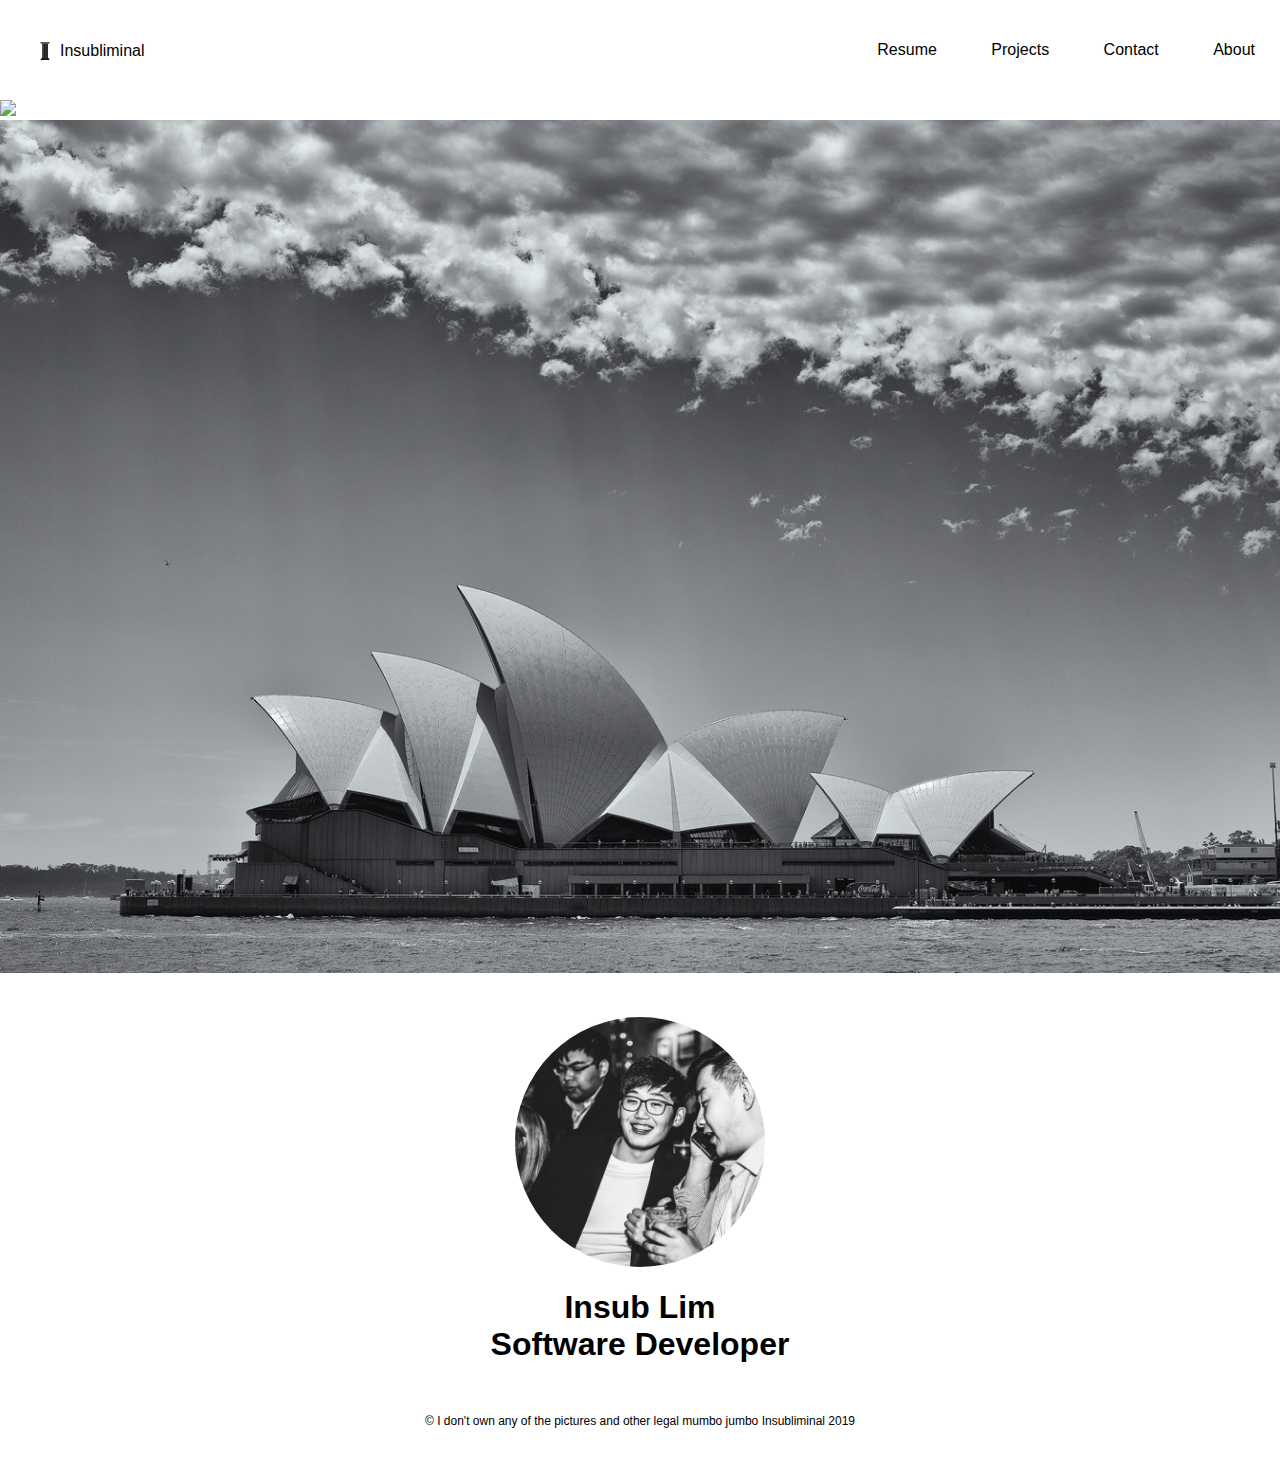
==== commit 3b92c361: "Index page removed findoutmore" ====
--- a/index.html
+++ b/index.html
@@ -59,15 +59,6 @@
     </h1>
   </div>
 
-  <div class="heading-div">
-    <h1>
-      <br />
-      Hello.
-      <br />
-      <a id="wantToFindOutMore" href="resume.html">Want to find out more?</a>
-    </h1>
-  </div>
-
   <footer>
     &copy; I don't own any of the pictures and other legal mumbo jumbo
     Insubliminal 2019
--- a/styles.css
+++ b/styles.css
@@ -72,19 +72,25 @@
 
 /* Index */
 
+.contentDiv {
+  display: flex;
+  justify-content: center;
+  flex-wrap: wrap;
+  flex-direction: column;
+  text-align: center;
+  margin: 0px 20px;
+}
+
 #myFace {
-  float: left;
-  width: 200px;
-  height: 200px;
+  width: 250px;
   border-radius: 50%;
-  margin: 30px 20px 0px 0px;
+  margin-top: 40px;
+  margin-left: auto;
+  margin-right: auto;
 }
 
 .headerH1 {
-  position: relative;
-  top: 72px;
-  left: 10px;
-  font-size: 2em;
+  padding: 0px 10px;
 }
 
 .writeoverImage {
@@ -96,11 +102,6 @@
   display: block;
   margin: 0 auto;
   padding: 190px;
-}
-
-#wantToFindOutMore {
-  color: #54cdff;
-  text-decoration: none;
 }
 
 /* Index End */
@@ -176,10 +177,6 @@
 /* Site Wide */
 .clear {
   clear: both;
-}
-
-.contentDiv {
-  margin: 10px 20px;
 }
 
 /* Site Wide End */
@@ -277,6 +274,12 @@
 
   /* Index */
 
+  #myFace {
+    width: 250px;
+  }
+
+
+
   /* Index End */
 
   /* Projects */
